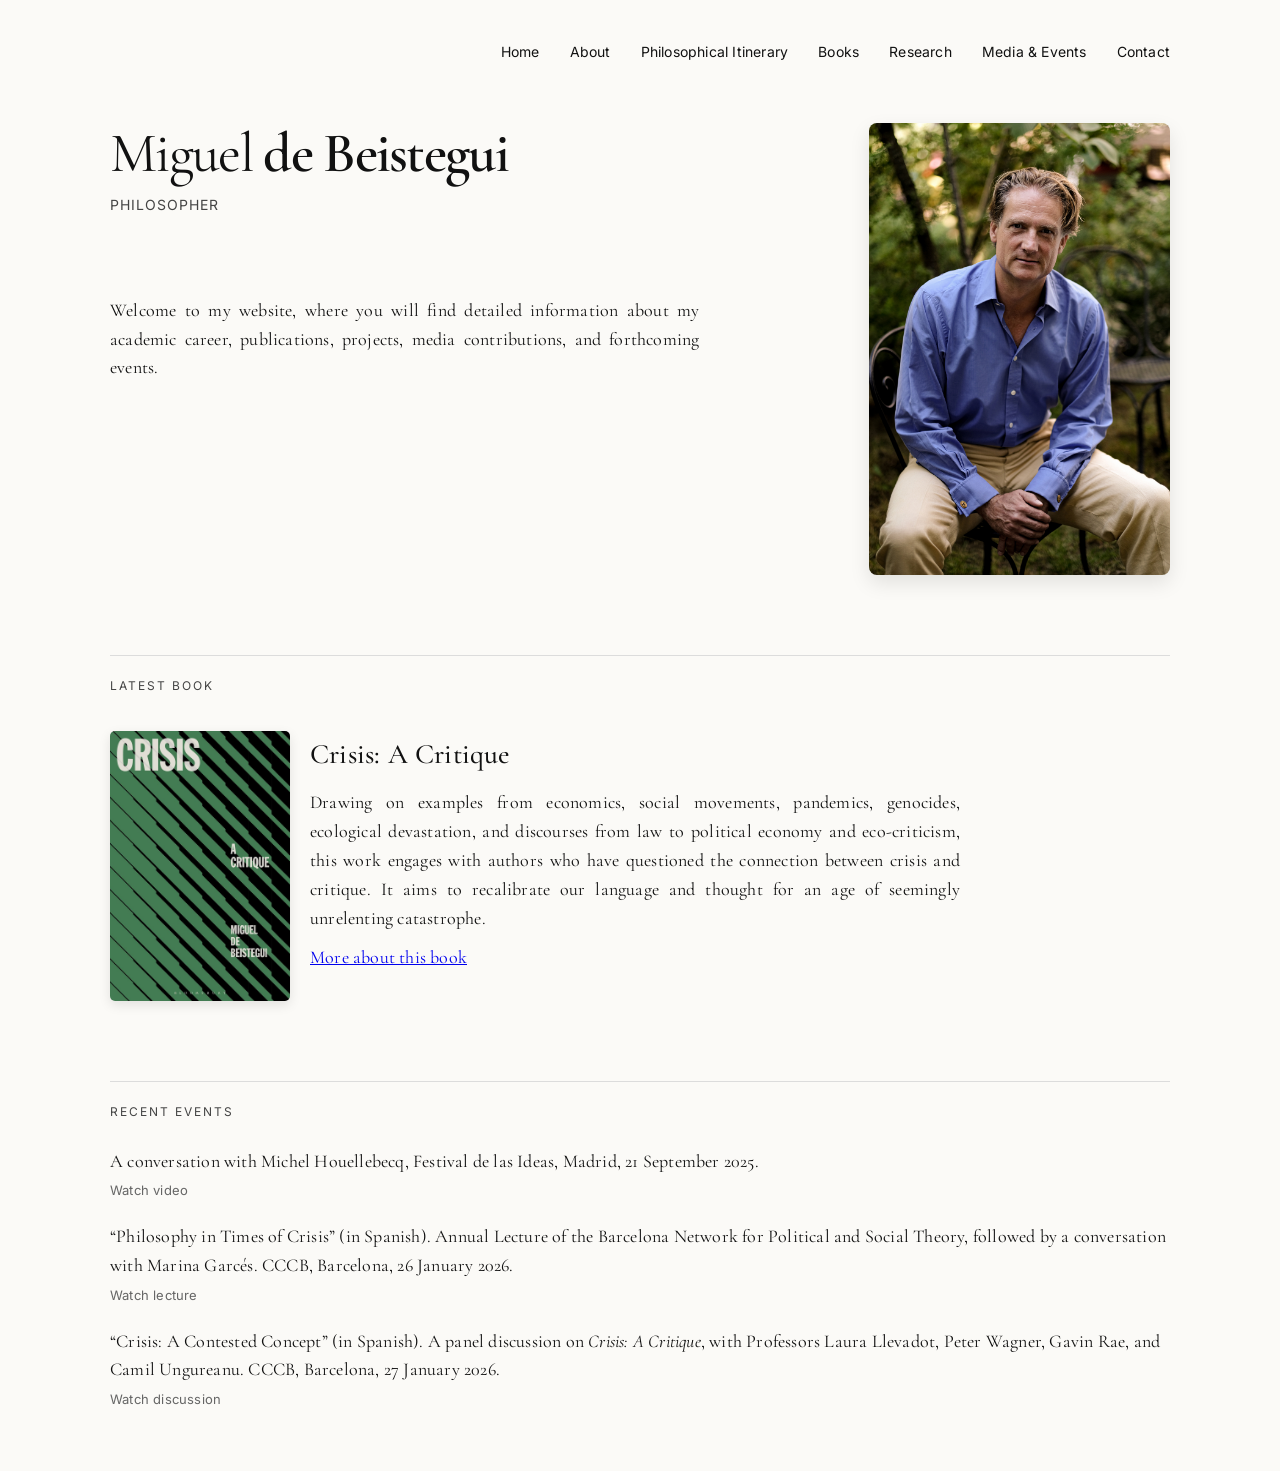
==== index.html @ 4a917e39 "Subida inicial de la web" ====
<!DOCTYPE html>
<html lang="en">
<head>
<meta charset="UTF-8">
<meta name="viewport" content="width=device-width, initial-scale=1.0">
<title>Miguel de Beistegui</title>
<link href="https://fonts.googleapis.com/css2?family=Cormorant+Garamond:wght@400;500;600&family=Inter:wght@400;500&display=swap" rel="stylesheet">
<link rel="stylesheet" href="css/style.css">
<style>
/* HERO SECTION OPTIMIZADA */
.hero {
    display: flex;
    flex-wrap: wrap;
    align-items: flex-start;
    justify-content: space-between;
    gap: 40px;
    margin-bottom: 40px;
}

.hero-text {
    flex: 1 1 55%;
    max-width: 700px;
}

.hero-text h1 {
    font-size: 56px;
    font-weight: 400;
    line-height: 1.1;
}

.hero-text h1 span {
    font-weight: 600;
}

.hero-subtitle {
    font-family: 'Inter', sans-serif;
    font-size: 14px;
    color: #444444;
    letter-spacing: 1px;
    margin-top: 5px;
}

.hero-welcome {
    font-size: 18px;
    margin-top: 80px;
    text-align: justify;
    line-height: 1.6;
}

/* Imagen hero limpia */
.hero-image {
    flex: 1 1 40%;
    display: flex;
    justify-content: flex-end;
}

.hero-image img {
    max-width: 100%;
    height: auto;
    border-radius: 8px;
    box-shadow: 0 8px 20px rgba(0,0,0,0.1);
    object-fit: cover;
}

/* Latest book */
.latest-book {
    margin-top: 50px;
}

.latest-book hr {
    border: none;
    border-top: 1px solid #dcdcdc;
    margin: 20px 0;
}

.book-item {
    display: flex;
    gap: 20px;
    align-items: flex-start;
    flex-wrap: wrap;
}

.book-cover {
    width: 180px;
    flex-shrink: 0;
    border-radius: 5px;
    object-fit: cover;
    box-shadow: 0 4px 12px rgba(0,0,0,0.1);
    transition: transform 0.2s;
}

.book-cover:hover {
    transform: scale(1.03);
}

.book-text {
    flex: 1 1 auto;
    font-size: 18px;
    line-height: 1.7;
    text-align: justify;
    color: #111;
}

.book-text h2 {
    font-size: 28px;
    margin-bottom: 10px;
}

/* UPCOMING EVENTS */
.upcoming-events {
    margin-top: 40px;
}

.upcoming-events hr {
    border: none;
    border-top: 1px solid #dcdcdc;
    margin: 20px 0;
}

.upcoming-events ul {
    list-style: none;
    padding-left: 0;
}

.upcoming-events li {
    font-size: 18px;
    margin-bottom: 5px;
}

/* RESPONSIVE */
@media (max-width: 900px) {
    .hero {
        flex-direction: column;
        align-items: center;
        text-align: center;
    }

    .hero-text {
        max-width: 100%;
    }

    .hero-image {
        justify-content: center;
    }

    .book-item {
        flex-direction: column;
        align-items: center;
        text-align: center;
    }

    .book-text {
        text-align: center;
    }
}
</style>
</head>
<body>

<!-- MENU SUPERIOR EXACTO -->
<header>
<nav>
    <a href="index.html">Home</a>

    <div class="dropdown">
        <a href="#">About</a>
        <div class="dropdown-content">
            <a href="about.html#about-me">About me</a>
            <a href="about.html#autobiography">A Brief Philosophical Autobiography</a>
        </div>
    </div>

    <a href="itinerary.html">Philosophical Itinerary</a>
    <a href="books.html">Books</a>

    <div class="dropdown">
        <a href="research.html">Research</a>
        <div class="dropdown-content">
            <a href="research.html#invited-papers">Invited Papers & Lectures</a>
            <a href="research.html#organization">Organization of Conferences</a>
            <a href="research.html#book-chapters">Book Chapters</a>
            <a href="research.html#articles">Articles in Academic Journals</a>
            <a href="research.html#translations">Translations</a>
        </div>
    </div>

    <a href="media.html">Media & Events</a>
    <a href="contact.html">Contact</a>
</nav>
</header>

<!-- HERO SIMPLIFICADO -->
<section class="hero">
    <div class="hero-text">
        <h1>Miguel <span>de Beistegui</span></h1>
        <p class="hero-subtitle">Philosopher</p>
        <p class="hero-welcome">
            Welcome to my website, where you will find detailed information about my academic career, publications, projects, media contributions, and forthcoming events.
        </p>
    </div>
    <div class="hero-image">
        <img src="images/autobiography.jpg" alt="Miguel de Beistegui">
    </div>
</section>

<!-- LATEST BOOK -->
<section class="home-section latest-book">
    <hr>
    <p class="section-title">LATEST BOOK</p>
    <div class="book-item">
        <img src="images/crisis_cover.jpg" alt="Crisis: A Critique" class="book-cover">
        <div class="book-text">
            <h2>Crisis: A Critique</h2>
            <p>Drawing on examples from economics, social movements, pandemics, genocides, ecological devastation, and discourses from law to political economy and eco-criticism, this work engages with authors who have questioned the connection between crisis and critique. It aims to recalibrate our language and thought for an age of seemingly unrelenting catastrophe.</p>
            <a href="books.html#crisis-book">More about this book</a>
        </div>
    </div>
</section>

<!-- RECENT EVENTS -->
<section class="home-section upcoming-events">
    <hr>
    <p class="section-title">RECENT EVENTS</p>

    <div class="events-list">

        <p>
            A conversation with Michel Houellebecq, Festival de las Ideas, Madrid, 21 September 2025.<br>
            <a href="https://www.youtube.com/watch?v=QoNbp21p0Gw" target="_blank">Watch video</a>
        </p>

        <p>
            “Philosophy in Times of Crisis” (in Spanish). Annual Lecture of the Barcelona Network for Political and Social Theory, followed by a conversation with Marina Garcés. CCCB, Barcelona, 26 January 2026.<br>
            <a href="https://www.cccb.org/es/w/videos/la-filosofia-en-tiempos-de-crisis" target="_blank">Watch lecture</a>
        </p>

        <p>
            “Crisis: A Contested Concept” (in Spanish). A panel discussion on <em>Crisis: A Critique</em>, with Professors Laura Llevadot, Peter Wagner, Gavin Rae, and Camil Ungureanu. CCCB, Barcelona, 27 January 2026.<br>
            <a href="https://www.cccb.org/es/w/videos/crisis-un-concepto-en-disputa" target="_blank">Watch discussion</a>
        </p>

    </div>
</section>

</body>
</html>
---- css/style.css ----
/* --- RESET BÁSICO --- */
* {
    margin: 0;
    padding: 0;
    box-sizing: border-box;
}

/* --- BODY --- */
body {
    font-family: 'Cormorant Garamond', serif;
    background-color: #fbfaf7;
    color: #111111;
    line-height: 1.65;
    max-width: 1100px;
    margin: 0 auto;
    padding: 40px 20px;
    letter-spacing: 0.2px;
}

/* --- MENU SUPERIOR --- */
header nav {
    display: flex;
    justify-content: flex-end;
    gap: 30px;
    margin-bottom: 60px;
    font-family: 'Inter', sans-serif;
    font-size: 14px;
}

header nav a {
    text-decoration: none;
    color: #111111;
    position: relative;
}

header nav a:hover::after {
    content: '';
    position: absolute;
    left: 0;
    bottom: -3px;
    width: 100%;
    height: 1px;
    background-color: #111111;
}

/* --- DROPDOWN MENU --- */
nav .dropdown {
    position: relative;
    display: inline-block;
}

nav .dropdown-content {
    display: none;
    position: absolute;
    top: 100%;
    left: 0;
    background-color: #fbfaf7;
    min-width: 220px;
    box-shadow: 0px 4px 6px rgba(0,0,0,0.1);
    z-index: 10;
    flex-direction: column;
}

nav .dropdown-content a {
    padding: 10px 20px;
    display: block;
    color: #111111;
    text-decoration: none;
    font-family: 'Inter', sans-serif;
    font-size: 14px;
}

nav .dropdown:hover .dropdown-content {
    display: flex;
}

nav .dropdown-content a:hover {
    background-color: #f0f0f0;
}

/* --- HERO (GLOBAL) --- */
.hero {
    display: flex;
    flex-wrap: wrap;
    gap: 40px;
    align-items: flex-start;
    margin-bottom: 40px;
}

.hero-text {
    flex: 1 1 60%;
    max-width: 700px;
}

.hero-text h1 {
    font-size: clamp(42px, 5vw, 64px);
    letter-spacing: -0.03em;
    font-weight: 400;
    line-height: 1.1;
    margin-bottom: 8px;
}

.hero-text h1 span {
    font-weight: 600;
}

.hero-subtitle {
    font-family: 'Inter', sans-serif;
    font-size: 14px;
    color: #444444;
    letter-spacing: 1px;
    margin-top: 10px;
    letter-spacing: 2px;
    text-transform: uppercase;
}

.hero-welcome {
    font-size: 18px;
    margin-top: 30px;
    max-width: 520px
    text-align: justify;
}

.hero-image {
    flex: 1 1 25%;
    display: flex;
    justify-content: flex-end;
}

.hero-image img {
    max-width: 200px;
    width: 70%;
    height: auto;
    object-fit: cover;
    border-radius: 8px;
}

/* --- SECTION TITLES --- */
.section-title {
    font-family: 'Inter', sans-serif;
    font-size: 12px;
    letter-spacing: 2px;
    margin-bottom: 20px;
}

/* --- LATEST BOOK --- */
.latest-book {
    margin-top: 30px;
}

.latest-book hr {
    border: none;
    border-top: 1px solid #dcdcdc;
    margin: 20px 0;
}

.book-item {
    display: flex;
    flex-wrap: nowrap;
    gap: 50px;
    align-items: flex-start;
    padding: 10px 0;
}

.book-item img {
    order: 1;
}

.book-text {
    order: 2;
}


.book-cover {
    width: 140px;
    flex-shrink: 0;
    display: block;
    margin: 0;
    box-shadow: 0 4px 8px rgba(0,0,0,0.2);
    transition: transform 0.2s;
}

.book-cover:hover {
    transform: scale(1.05);
}

.book-text {
    flex: 1 1 65%;
    text-align: left;
    max-width: 650px;
}

.book-text h2 {
    font-size: 28px;
    font-weight: 500;
    margin-bottom: 10px;
    margin-top: 0;
}

.book-text p {
    font-size: 18px;
    line-height: 1.6;
    margin-bottom: 10px;
}

/* --- UPCOMING EVENTS --- */
.upcoming-events {
    margin-top: 40px;
}

.upcoming-events hr {
    border: none;
    border-top: 1px solid #dcdcdc;
    margin: 20px 0;
}

.upcoming-events ul {
    list-style: none;
}

.upcoming-events li {
    font-size: 18px;
    margin-bottom: 5px;
}

/* --- ABOUT --- */
/* ===== About Page Styles ===== */

.about-section {
    display: none;
    padding: 50px 20px;
    max-width: 1200px;
    margin: 0 auto;
}

.about-section.active {
    display: flex;
    flex-wrap: wrap;
    justify-content: space-between;
}

.about-container {
    display: flex;
    flex-wrap: wrap;
    align-items: flex-start;
    gap: 40px;
    width: 100%;
}

.about-text {
    flex: 1 1 500px;
    font-family: 'Cormorant Garamond', serif;
    font-size: 18px;
    line-height: 1.7;
    color: #222;
    text-align: justify;
}

.about-text h1 {
    font-size: 32px;
    margin-bottom: 20px;
}

.about-image {
    flex: 1 1 400px;
    text-align: center;
}

.about-image img {
    width: 100%;
    max-width: 400px;
    height: auto;
    object-fit: cover;
    border-radius: 5px;
    box-shadow: 0 4px 12px rgba(0,0,0,0.1);
}

.about-text a {
    color: #0066cc;
    text-decoration: underline;
}

.about-text a:hover {
    color: #004499;
}

/* --- ITINERARY --- */
.itinerary {
    display: flex;
    flex-direction: column;
    gap: 60px;
}

.itinerary-item {
    display: flex;
    flex-wrap: wrap;
    gap: 30px;
    padding: 30px;
    border-radius: 10px;
    transition: transform 0.3s, box-shadow 0.3s;
    box-shadow: 0 4px 10px rgba(0,0,0,0.05);
}

.itinerary-item:hover {
    transform: translateY(-5px);
    box-shadow: 0 10px 20px rgba(0,0,0,0.15);
}

.itinerary-item img {
    max-width: 250px;
    width: 100%;
    border-radius: 8px;
    object-fit: cover;
}

.itinerary-item-content {
    flex: 1 1 60%;
}

.itinerary-item h2 {
    font-size: 28px;
    margin-bottom: 10px;
}

.itinerary-item p {
    font-size: 18px;
    line-height: 1.6;
    text-align: justify;
}

.itinerary-item .highlight {
    font-style: italic;
    margin: 15px 0;
}

.itinerary-item .read-more {
    margin-top: 12px;
    display: inline-block;
    font-family: 'Inter', sans-serif;
    font-size: 14px;
    color: #0066cc;
    text-decoration: underline;
    font-weight: 600;
}

.itinerary-item .read-more:hover {
    color: #004499;
}

.itinerary-item .quote-highlight {
    font-weight: 600;
    font-size: 20px;
    line-height: 1.7;
    color: #111;
}

/* --- BOOKS PAGE AJUSTADA --- */
.books {
    max-width: 900px;
    margin: auto;
    display: flex;
    flex-direction: column;
    gap: 80px;
}

.book {
    padding-bottom: 40px;
    transition: transform 0.3s, box-shadow 0.3s;
    border-radius: 10px;
    background-color: #fbfaf7; /* fondo igual a la página */
}

.book:hover {
    transform: translateY(-5px);
    box-shadow: 0 8px 20px rgba(0,0,0,0.08); 
}

.book h2 {
    font-size: 28px;
    margin-bottom: 20px;
}

/* Contenedor flex para imagen y texto, imagen a la izquierda */
.book-content {
    display: flex;
    gap: 20px;
    align-items: flex-start;
    flex-wrap: nowrap; 
}

.book-cover {
    width: 180px;
    flex-shrink: 0;
    border-radius: 5px;
    object-fit: cover;
    transition: transform 0.2s;
}

.book-cover:hover {
    transform: scale(1.03);
}

.book-text {
    flex: 1 1 auto;
    font-size: 18px;
    line-height: 1.7;
    text-align: justify;
    color: #111;
}

.meta {
    font-family: 'Inter', sans-serif;
    font-size: 14px;
    color: #666;
    margin-bottom: 15px;
}

/* Enlaces dentro de los libros */
.links {
    margin-top: 10px;
    display: flex;
    flex-direction: column;
    gap: 6px;
}

.links a {
    font-family: 'Cormorant Garamond', serif;
    font-weight: 500;
    color: #111111;
    text-decoration: none;
    position: relative;
    padding-left: 0;
}

.links a::before {
    content: "→ ";
}

.links a:hover {
    text-decoration: underline;
}

/* --- RESPONSIVE BOOKS --- */
@media (max-width: 900px) {
    .book-content {
        flex-direction: column; /* imagen arriba en móvil */
    }

    .book-cover {
        width: 100%;
        max-width: 250px;
        margin-bottom: 15px;
    }
}

/* --- MEDIA PAGE --- */
.media {
    max-width: 900px;
    margin: auto;
    display: flex;
    flex-direction: column;
    gap: 50px;
}

.media-item {
    border-bottom: 1px solid #e5e5e5;
    padding-bottom: 25px;
}

.media-item h2 {
    font-size: 24px;
    margin-bottom: 6px;
}

.media-item a {
    font-family: 'Inter', sans-serif;
    text-decoration: none;
    color: #111;
}

.media-item a:hover {
    text-decoration: underline;
}

/* --- CONTACT --- */
.contact {
    max-width: 700px;
    margin: auto;
    font-size: 18px;
}

.contact p {
    margin-bottom: 12px;
}

/* --- RESPONSIVE --- */
@media (max-width: 900px) {

    .hero {
        flex-direction: column;
    }

    .hero-image {
        justify-content: center;
    }

    .book-content {
        flex-direction: column;
    }

    .book-cover {
        width: 100%;
        max-width: 250px;
        margin-bottom: 15px;
    }

    .about-container {
        flex-direction: column;
        gap: 30px;
    }

    .about-image img,
    .itinerary-item img {
        max-width: 100%;
    }
}
/* --- BOOKS: editorial debajo de la imagen --- */
.book-cover-container {
    display: flex;
    flex-direction: column;
    align-items: center;
}

.book-cover-container .meta {
    margin-top: 8px;
    font-family: 'Inter', sans-serif;
    font-size: 14px;
    color: #666;
}

/* ===== RESEARCH TIMELINE ===== */

.research-section {
    max-width: 900px;
    margin: 80px auto;
    padding: 0 20px;
}

.research-section h2 {
    font-family: 'Cormorant Garamond', serif;
    font-size: 2rem;
    margin-bottom: 40px;
}

.timeline {
    position: relative;
    border-left: 1px solid #ccc;
    padding-left: 30px;
}

.timeline-item {
    margin-bottom: 50px;
    position: relative;
}

.timeline-date {
    font-family: 'Inter', sans-serif;
    font-size: 0.9rem;
    color: #777;
    margin-bottom: 10px;
}

.timeline-content p {
    margin-bottom: 12px;
    line-height: 1.6;
}

.timeline-content a {
    text-decoration: none;
    font-size: 0.9rem;
    margin-left: 6px;
    opacity: 0.6;
    transition: opacity 0.2s ease;
}

.timeline-content a:hover {
    opacity: 1;
}

/* subtle dot */
.timeline-item::before {
    content: "";
    position: absolute;
    left: -36px;
    top: 5px;
    width: 8px;
    height: 8px;
    background: #000;
    border-radius: 50%;
}

/* --- AUTOBIOGRAPHY MEDIA --- */

/* VIDEO */
.autobio-video {
    max-width: 600px;
    margin: 20px auto 30px auto;
}

.autobio-video iframe {
    width: 100%;
    height: 320px;
    border-radius: 8px;
    display: block;
}

/* IMAGES INLINE */
.inline-media {
    max-width: 220px;
}

.inline-media img {
    width: 100%;
    height: auto;
    border-radius: 6px;
    box-shadow: 0 6px 16px rgba(0,0,0,0.1);
}

/* LEFT / RIGHT FLOW */
.inline-media.left {
    float: left;
    margin: 10px 30px 20px 0;
}

.inline-media.right {
    float: right;
    margin: 10px 0 20px 30px;
}

/* CLEAR FLOATS */
.about-text::after {
    content: "";
    display: block;
    clear: both;
}

/* MOBILE FIX (CRÍTICO) */
@media (max-width: 900px) {

    .inline-media.left,
    .inline-media.right {
        float: none;
        display: block;
        margin: 30px auto;
        text-align: center;
    }

    .autobio-video iframe {
        height: 200px;
    }
}

/* VIDEO LINK (fallback opcional) */
.video-link {
    max-width: 600px;
    margin: 20px auto 30px auto;
    position: relative;
}

.video-link img {
    width: 100%;
    border-radius: 8px;
}

/* botón play */
.play-button {
    position: absolute;
    top: 50%;
    left: 50%;
    transform: translate(-50%, -50%);
    font-size: 50px;
    color: white;
    background: rgba(0,0,0,0.6);
    border-radius: 50%;
    padding: 10px 20px;
}

/* SEARCH (igual que Media) */
.controls{
    text-align:center;
    margin:40px 0;
}

.controls input{
    padding:10px;
    width:250px;
    border:1px solid #ddd;
    border-radius:20px;
    margin-bottom:15px;
}

mark{
    background: #ffe58a;
    padding: 0 2px;
}

/* ===== FILTERS (UNIFICADO MEDIA + RESEARCH) ===== */

.filters {
    display: flex;
    justify-content: center;
    gap: 10px;
    flex-wrap: wrap;
    margin-top: 10px;
}

.filters button {
    padding: 5px 10px;              
    border: 1px solid #ddd;       
    background: transparent;
    cursor: pointer;
    font-size: 12px;              
    font-family: 'Inter', sans-serif;
    border-radius: 20px;          
    transition: 0.2s ease;
}

.filters button:hover {
    background: #f3f3f3;
}

.filters button.active {
    background: #111;
    color: #fff;
    border-color: #111;
}

.home-section {
    margin-top: 90px;
}

.home-section:first-of-type {
    margin-top: 40px;
}

.section-title {
    font-family: 'Inter', sans-serif;
    font-size: 12px;
    letter-spacing: 2px;
    margin-bottom: 25px;
    color: #444;
}

.latest-book,
.upcoming-events {
    padding-top: 10px;
}

.contact-form {
    margin-top: 30px;
    display: flex;
    flex-direction: column;
    gap: 12px;
    max-width: 500px;
}

.contact-form input,
.contact-form textarea {
    font-family: 'Cormorant Garamond', serif;
    font-size: 16px;
    padding: 10px;
    border: 1px solid #ddd;
    border-radius: 4px;
    background: #fbfaf7;
}

.contact-form textarea {
    resize: vertical;
}

.contact-form button {
    font-family: 'Inter', sans-serif;
    font-size: 12px;
    letter-spacing: 1px;
    padding: 10px 14px;
    border: 1px solid #111;
    background: #111;
    color: #fff;
    cursor: pointer;
    transition: 0.2s;
}

.contact-form button:hover {
    background: #333;
}

.contact {
    max-width: 700px;
    margin: auto;
    font-size: 18px;
}

.contact-form {
    margin-top: 40px;
}

/* ===== MEDIA VIDEO SYSTEM (NEW) ===== */

.video-link {
    position: relative;
    display: block;
    cursor: pointer;
    margin-bottom: 10px;
}

.video-link img {
    width: 100%;
    display: block;
    border-radius: 6px;
}

.play-button {
    position: absolute;
    top: 50%;
    left: 50%;
    transform: translate(-50%, -50%);
    font-size: 40px;
    color: white;
    background: rgba(0,0,0,0.5);
    border-radius: 50%;
    padding: 10px 18px;
    pointer-events: none;
}

.featured {
    max-width: 700px;
    margin: 0 auto 60px;
    text-align: center; 
}

.featured-title {
    margin-top: 15px;
    font-size: 26px;
}

/* --- AUTOBIOGRAPHY SUBHEADINGS --- */

.about-text h2 {
    font-family: 'Inter', sans-serif;
    font-size: 12px;
    letter-spacing: 2px;
    text-transform: uppercase;
    font-weight: 500;
    color: #666;
    margin-top: 50px;
    margin-bottom: 12px;
    position: relative;
}

/* pequeña línea sutil encima (ritmo visual) */
.about-text h2::before {
    content: "";
    display: block;
    width: 30px;
    height: 1px;
    background: #ccc;
    margin-bottom: 10px;
}

/* primer subtítulo: menos espacio arriba */
.about-text h2:first-of-type {
    margin-top: 30px;
}

.events-list p {
    font-size: 18px;
    line-height: 1.6;
    margin-bottom: 18px;
}

.events-list a {
    font-family: 'Inter', sans-serif;
    font-size: 13px;
    color: #666;
    text-decoration: none;
}

.events-list a:hover {
    text-decoration: underline;
}

.final-block {
    display: flex;
    align-items: flex-end; 
    gap: 30px;
    margin-top: 20px;
}

.final-text {
    flex: 1;
}

.final-image {
    width: 220px;
    flex-shrink: 0;
}

.final-image img {
    width: 100%;
    border-radius: 6px;
    box-shadow: 0 6px 16px rgba(0,0,0,0.1);
}

@media (max-width: 900px) {
    .final-block {
        flex-direction: column;
        align-items: center;
    }

    .final-image {
        width: 100%;
        max-width: 250px;
    }
}
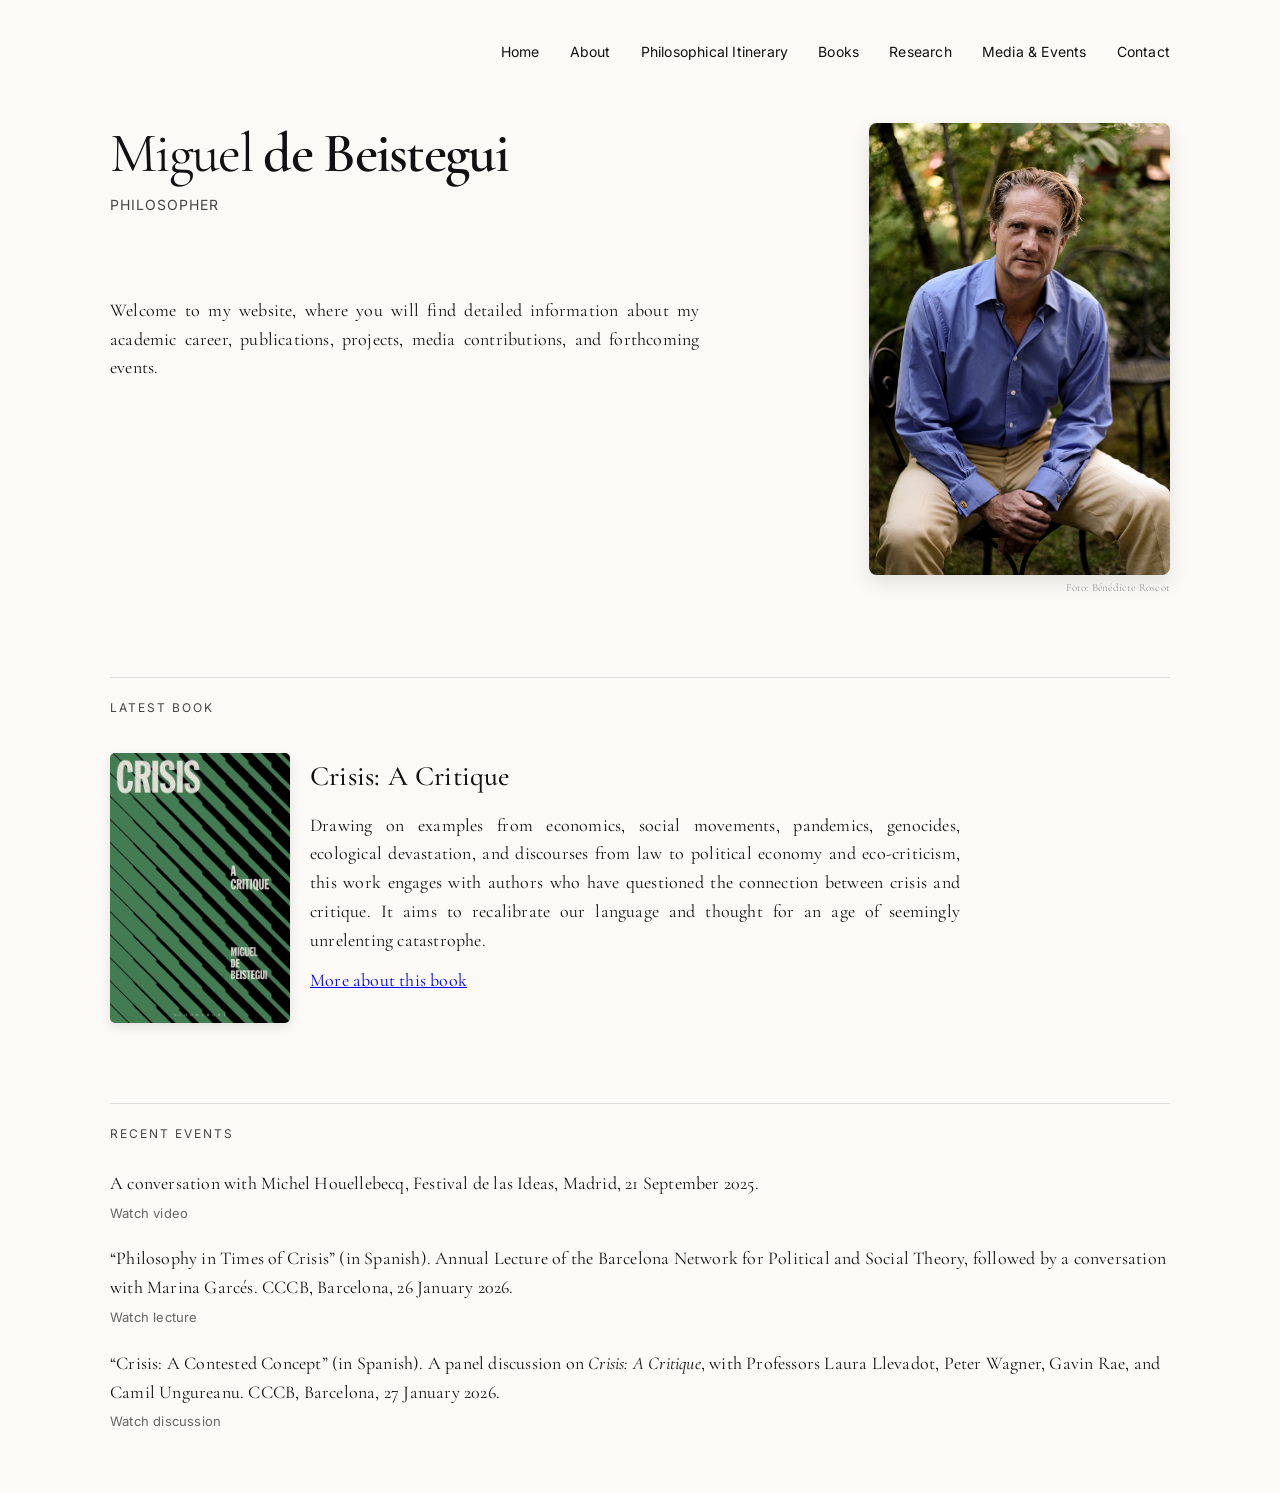
==== commit 9e9327c8: "fix photo credit home layout" ====
--- a/index.html
+++ b/index.html
@@ -200,6 +200,7 @@
     </div>
     <div class="hero-image">
         <img src="images/autobiography.jpg" alt="Miguel de Beistegui">
+        <p class="photo-credit">Foto: Bénédicte Roscot</p>
     </div>
 </section>
 
--- a/css/style.css
+++ b/css/style.css
@@ -124,7 +124,8 @@
 .hero-image {
     flex: 1 1 25%;
     display: flex;
-    justify-content: flex-end;
+    flex-direction: column;      
+    align-items: flex-end;       
 }
 
 .hero-image img {
@@ -921,4 +922,23 @@
         width: 100%;
         max-width: 250px;
     }
+}
+
+@media (max-width: 900px) {
+
+    .hero-image {
+        align-items: center;   /* centra en móvil */
+    }
+
+    .photo-credit {
+        text-align: center;
+    }
+
+}
+
+.photo-credit {
+  font-size: 11px;
+  color: #999;
+  text-align: right;
+  margin-top: 4px;
 }
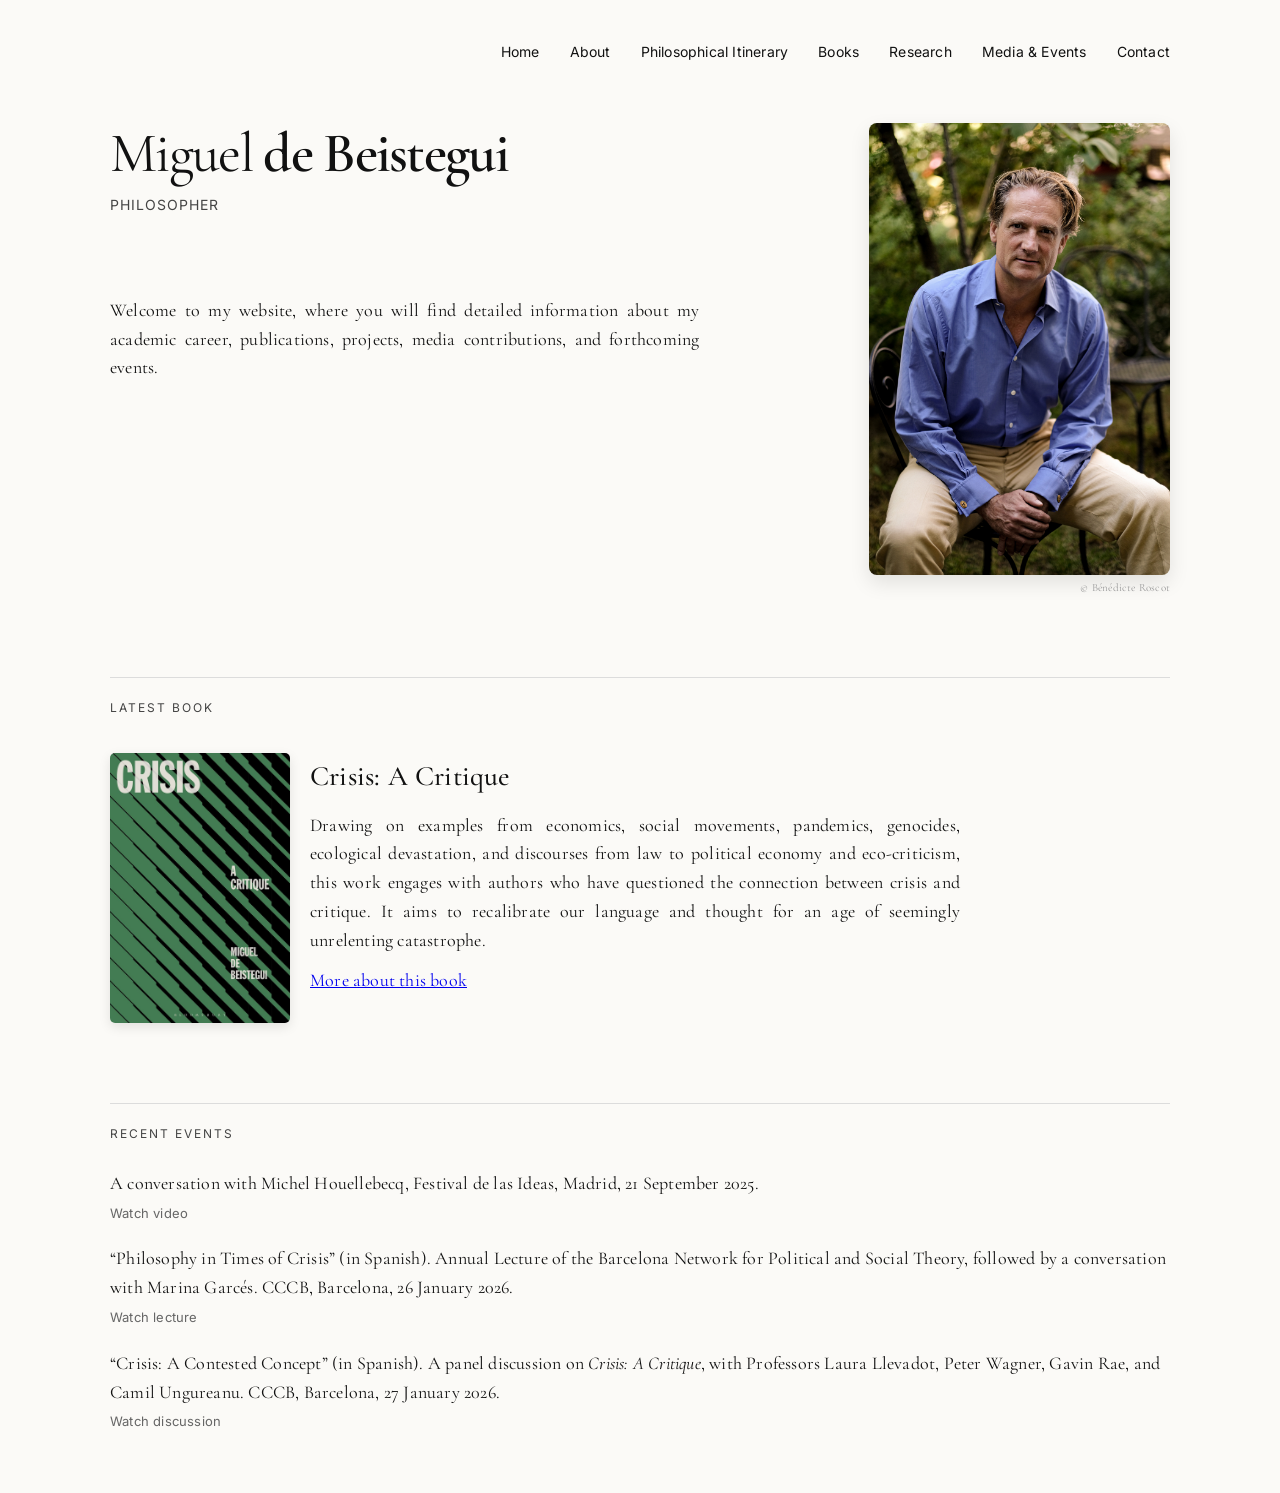
==== commit fa6ec03e: "copyright" ====
--- a/index.html
+++ b/index.html
@@ -160,6 +160,8 @@
 <!-- MENU SUPERIOR EXACTO -->
 <header>
 <nav>
+    <div class="menu-toggle" onclick="toggleMenu()">☰</div>
+
     <a href="index.html">Home</a>
 
     <div class="dropdown">
@@ -200,9 +202,10 @@
     </div>
     <div class="hero-image">
         <img src="images/autobiography.jpg" alt="Miguel de Beistegui">
-        <p class="photo-credit">Foto: Bénédicte Roscot</p>
+        <p class="photo-credit"> © Bénédicte Roscot</p>
     </div>
 </section>
+
 
 <!-- LATEST BOOK -->
 <section class="home-section latest-book">
@@ -243,5 +246,23 @@
     </div>
 </section>
 
+<script>
+function toggleMenu() {
+    document.querySelector("nav").classList.toggle("open");
+}
+
+// dropdowns en móvil
+document.querySelectorAll(".dropdown > a").forEach(item => {
+    item.addEventListener("click", function(e) {
+
+        if (window.innerWidth <= 900) {
+            e.preventDefault();
+            this.parentElement.classList.toggle("open");
+        }
+
+    });
+});
+</script>
+
 </body>
 </html>
--- a/css/style.css
+++ b/css/style.css
@@ -49,6 +49,7 @@
     display: inline-block;
 }
 
+
 nav .dropdown-content {
     display: none;
     position: absolute;
@@ -76,6 +77,31 @@
 
 nav .dropdown-content a:hover {
     background-color: #f0f0f0;
+}
+
+@media (max-width: 900px) {
+
+    nav .dropdown {
+        display: block;
+        width: 100%;
+        text-align: center;
+    }
+
+    nav .dropdown-content {
+        position: static;     
+        box-shadow: none;     
+        min-width: auto;
+        background: transparent;
+        display: none;
+    }
+
+    nav .dropdown.open .dropdown-content {
+        display: flex;
+        flex-direction: column;
+        gap: 5px;
+        align-items: center;
+    }
+
 }
 
 /* --- HERO (GLOBAL) --- */
@@ -941,4 +967,62 @@
   color: #999;
   text-align: right;
   margin-top: 4px;
+}
+
+@media (max-width: 900px) {
+
+    header nav {
+        flex-wrap: wrap;
+        justify-content: center;
+        gap: 12px;
+        font-size: 13px;
+        margin-bottom: 30px;
+    }
+
+    header nav a {
+        padding: 5px 8px;
+    }
+
+}
+
+@media (max-width: 600px) {
+
+    header nav {
+        flex-direction: column;
+        align-items: center;
+        gap: 8px;
+    }
+
+}
+
+.menu-toggle {
+    display: none;
+    font-size: 26px;
+    cursor: pointer;
+    font-family: 'Inter', sans-serif;
+}
+
+@media (max-width: 900px) {
+
+    header nav {
+        flex-direction: column;
+        align-items: center;
+        gap: 10px;
+    }
+
+    .menu-toggle {
+        display: block;
+    }
+
+    header nav a,
+    header nav .dropdown {
+        display: none;
+        width: 100%;
+        text-align: center;
+    }
+
+    header nav.open a,
+    header nav.open .dropdown {
+        display: block;
+    }
 }
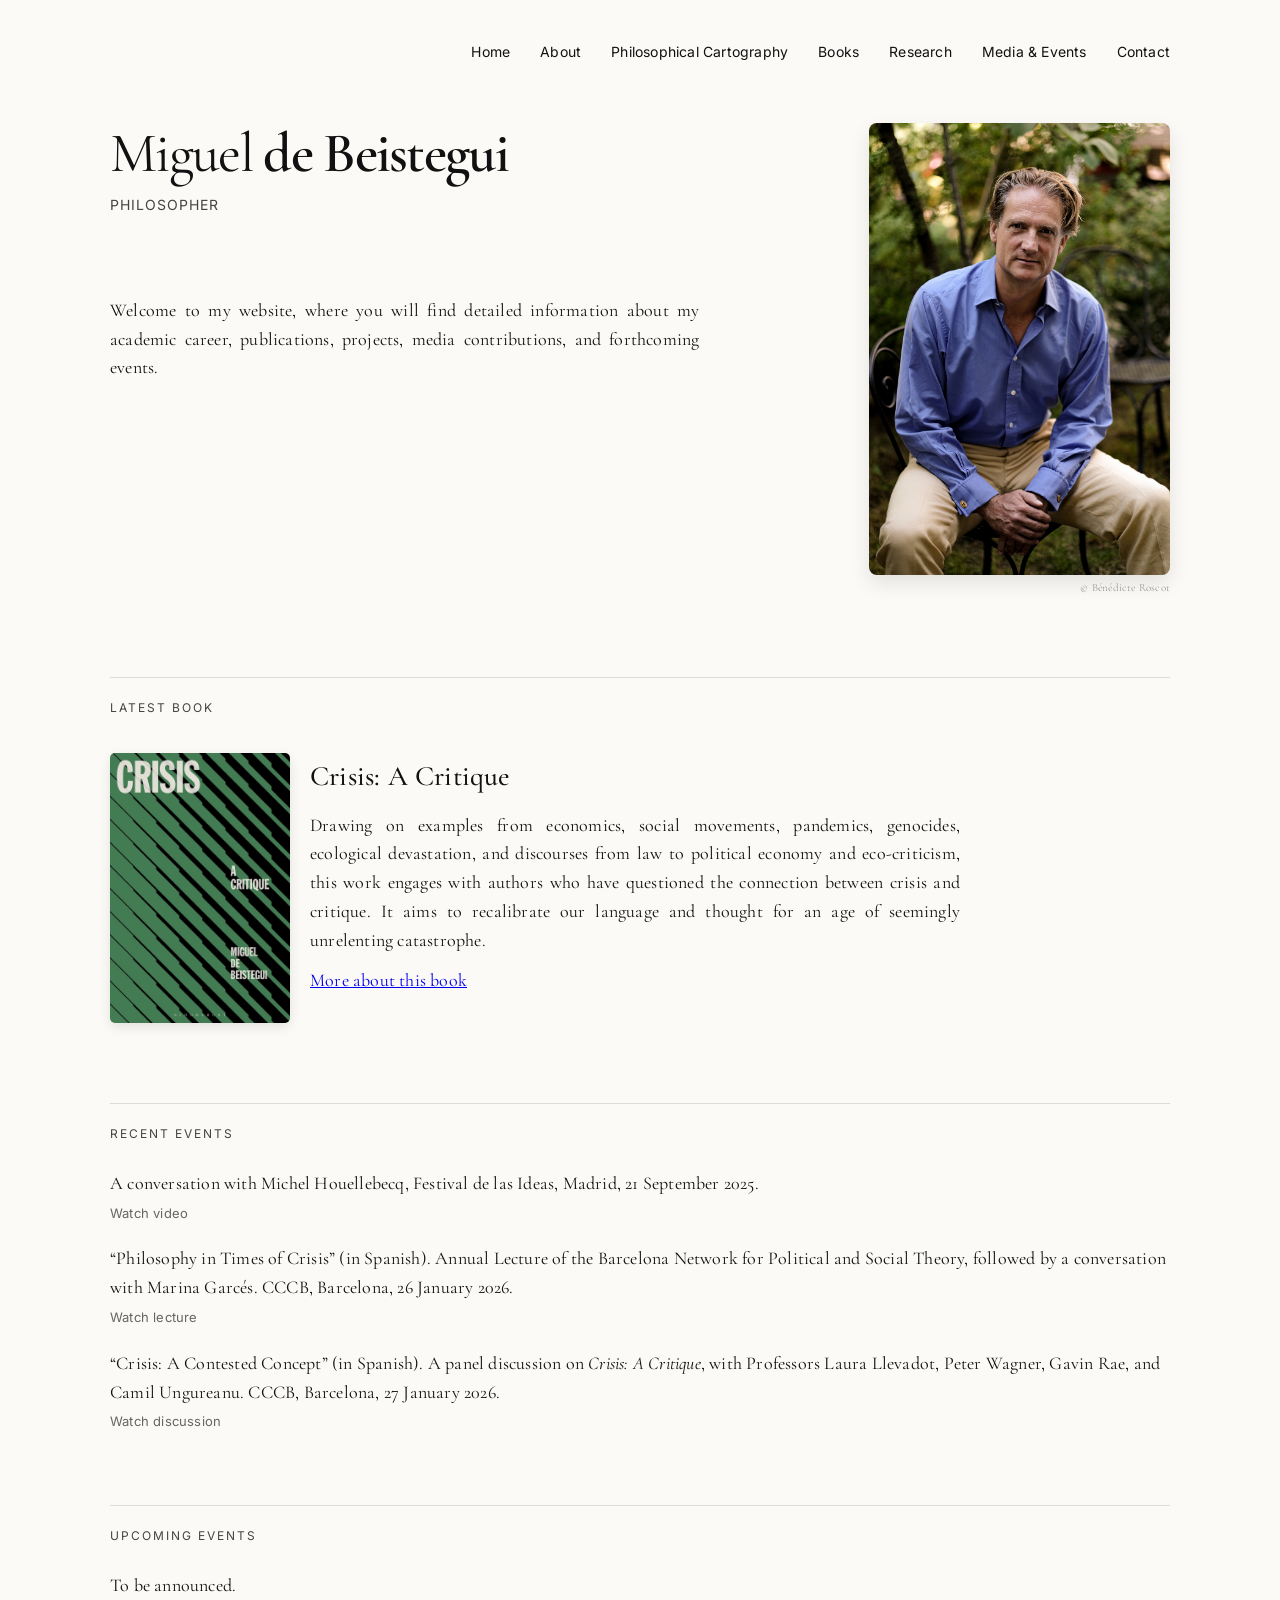
==== commit a64f3d1b: "Update homepage and media sections" ====
--- a/index.html
+++ b/index.html
@@ -172,7 +172,7 @@
         </div>
     </div>
 
-    <a href="itinerary.html">Philosophical Itinerary</a>
+    <a href="itinerary.html">Philosophical Cartography</a>
     <a href="books.html">Books</a>
 
     <div class="dropdown">
@@ -246,6 +246,15 @@
     </div>
 </section>
 
+<section class="home-section upcoming-events">
+    <hr>
+    <p class="section-title">UPCOMING EVENTS</p>
+
+    <div class="events-list">
+        <p>To be announced.</p>
+    </div>
+</section>
+
 <script>
 function toggleMenu() {
     document.querySelector("nav").classList.toggle("open");
--- a/css/style.css
+++ b/css/style.css
@@ -1025,4 +1025,24 @@
     header nav.open .dropdown {
         display: block;
     }
+}
+
+/* ===== PHILOSOPHY X ===== */
+
+.philosophyx-media{
+    flex: 1.8;
+}
+
+.philosophyx-media img{
+    width: 100%;
+    max-width: 980px;
+    height: auto;
+    display: block;
+    border-radius: 6px;
+    box-shadow: 0 6px 16px rgba(0,0,0,0.08);
+    transition: 0.25s ease;
+}
+
+.philosophyx-media img:hover{
+    transform: translateY(-2px);
 }
